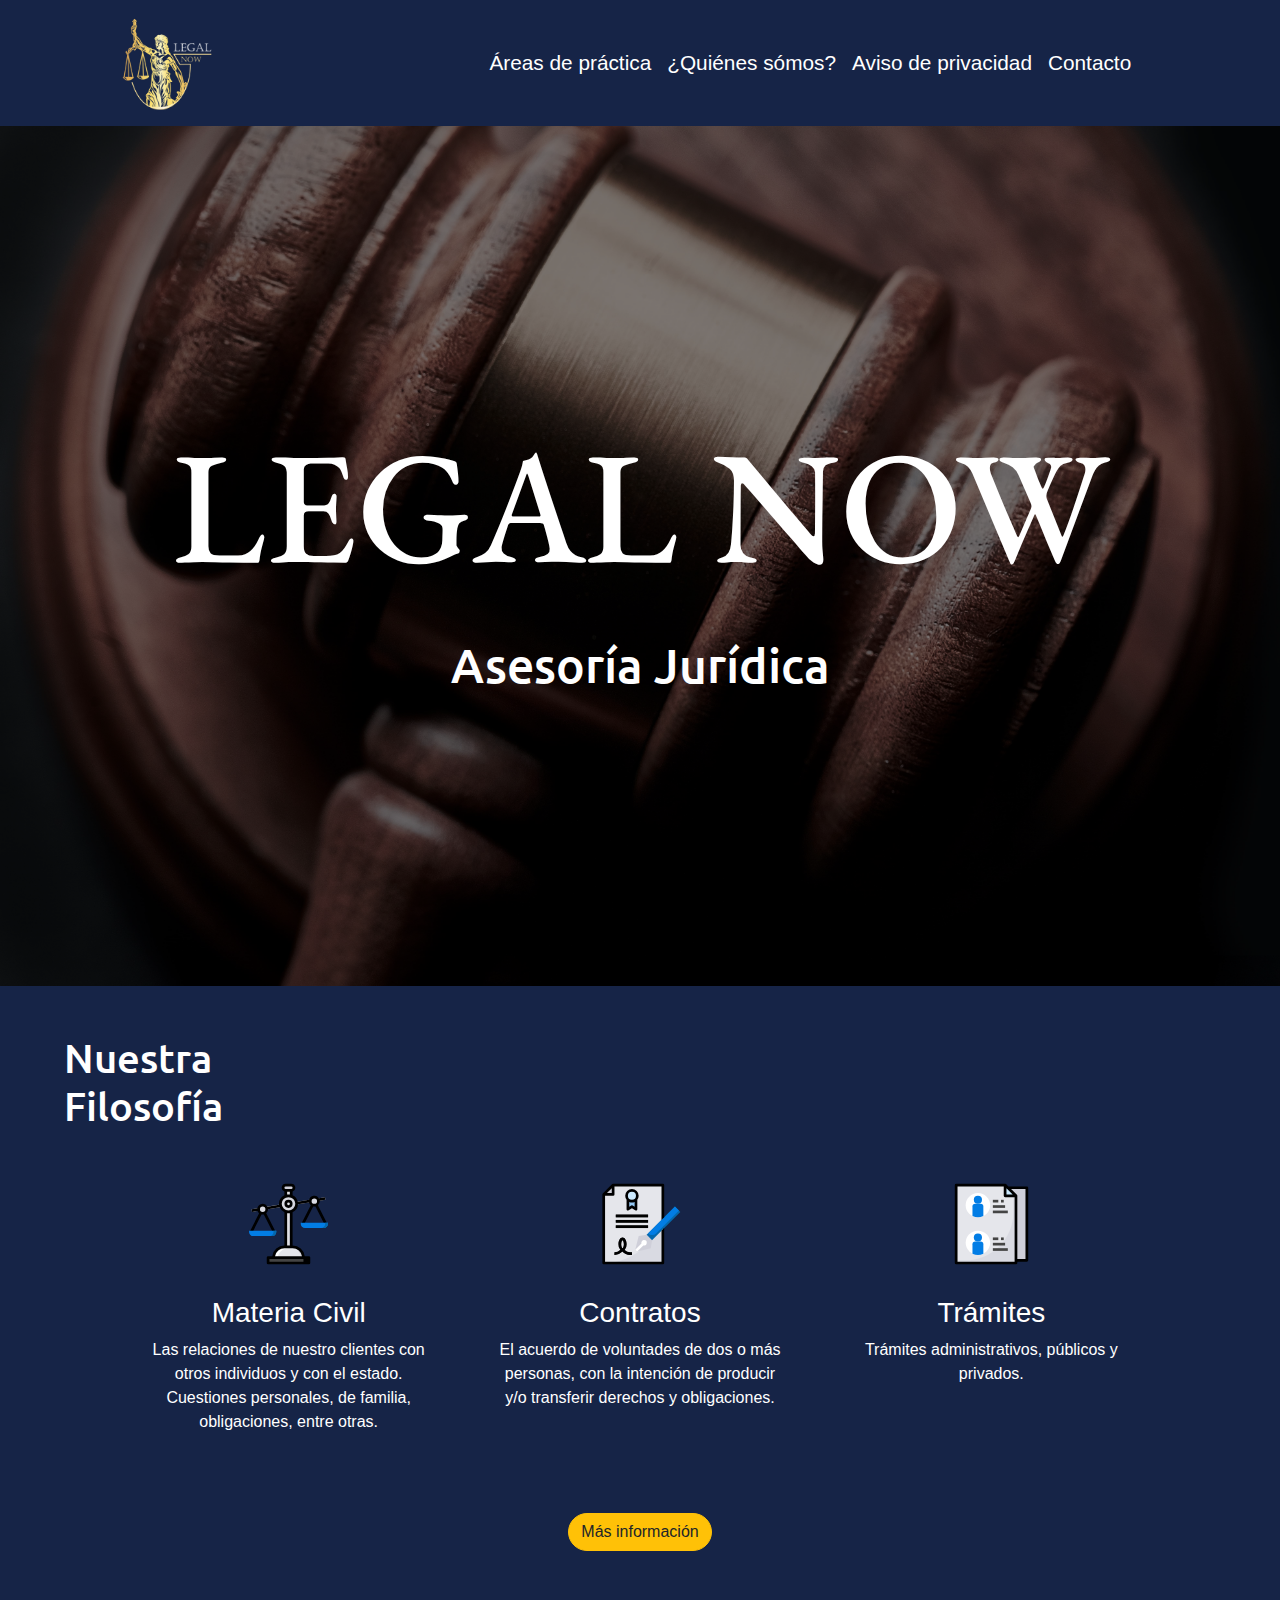
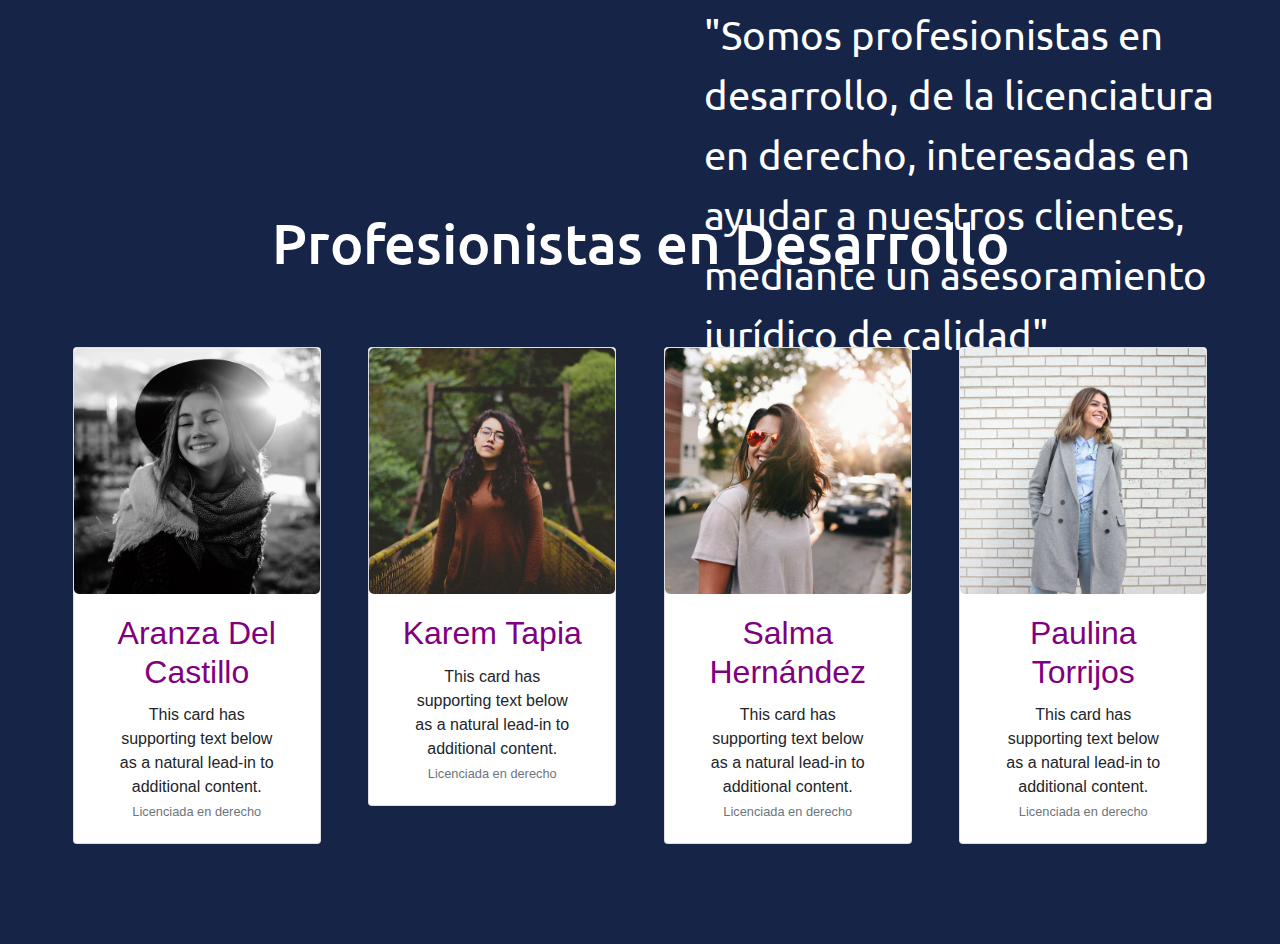
==== index.html @ 55d116f5 "Correo" ====
<!DOCTYPE html>
<html lang="es" dir="ltr">

<head>
  <meta charset="utf-8">
  <title>Legal Now</title>

  <!-- Icon -->
  <link rel="icon" href="resources/icon.ico">

  <!--Google Fonts-->
  <link href="https://fonts.googleapis.com/css2?family=EB+Garamond:wght@800&family=Ubuntu:wght@700&display=swap" rel="stylesheet">

  <!--CSS Stylesheets-->
  <link rel="stylesheet" href="https://stackpath.bootstrapcdn.com/bootstrap/4.4.1/css/bootstrap.min.css" integrity="sha384-Vkoo8x4CGsO3+Hhxv8T/Q5PaXtkKtu6ug5TOeNV6gBiFeWPGFN9MuhOf23Q9Ifjh" crossorigin="anonymous">
  <link rel="stylesheet" href="css/master.css">
  <!--link rel="stylesheet" href="css/personal.css"-->

  <!--Bootstrap Scripts-->
  <script src="https://code.jquery.com/jquery-3.4.1.slim.min.js" integrity="sha384-J6qa4849blE2+poT4WnyKhv5vZF5SrPo0iEjwBvKU7imGFAV0wwj1yYfoRSJoZ+n" crossorigin="anonymous"></script>
  <script src="https://cdn.jsdelivr.net/npm/popper.js@1.16.0/dist/umd/popper.min.js" integrity="sha384-Q6E9RHvbIyZFJoft+2mJbHaEWldlvI9IOYy5n3zV9zzTtmI3UksdQRVvoxMfooAo" crossorigin="anonymous"></script>
  <script src="https://stackpath.bootstrapcdn.com/bootstrap/4.4.1/js/bootstrap.min.js" integrity="sha384-wfSDF2E50Y2D1uUdj0O3uMBJnjuUD4Ih7YwaYd1iqfktj0Uod8GCExl3Og8ifwB6" crossorigin="anonymous"></script>
</head>

<body>
  <!-- Navbar -->
  <nav class="navbar color-blue navbar-expand-lg navbar-font">
    <a class="navbar-brand" href="index.html"><img src="resources/Logo.webp" class="navbar-logo" alt="Legal Now"></a>
    <button class="navbar-toggler" type="button" data-toggle="collapse" data-target="#navbarNav" aria-controls="navbarNav" aria-expanded="false" aria-label="Toggle navigation">
      <a class="menu-button"></a>
    </button>
    <div class="collapse navbar-collapse navbar-spacing" id="navbarNav">
      <ul class="navbar-nav ml-auto">
        <li class="nav-item">
          <a class="nav-link navbar-font navbar-space" href="#practica">Áreas de práctica</a>
        </li>
        <li class="nav-item">
          <a class="nav-link navbar-font navbar-space" href="#equipo">¿Quiénes sómos?</a>
        </li>
        <li class="nav-item">
          <a class="nav-link navbar-font navbar-space" href="#" class="space">Aviso de privacidad</a>
        </li>
        <li class="nav-item">
          <a class="nav-link navbar-font navbar-space" href="contacto.html" class="space">Contacto</a>
        </li>
      </ul>
    </div>
  </nav>

  <!-- Banner principal -->
  <div class="banner">
    <h1 class="banner-titulo">LEGAL NOW</h1>
    <h2 class="banner-subtitulo">Asesoría Jurídica</h2>
  </div>

  <!-- Nuestra Filosofía -->
  <div class="filosofia-contenedor">
    <div class="filosofia-video-container">
      <video src="resources/v1.mp4" type="video/mp4" autoplay muted loop></video>
    </div>

    <div class="filosofia-contenido">
      <h1 class="filosofia-titulo">Nuestra Filosofía</h1>
      <div class="filosofia-texto align-justify">
        <p>Nuestra misión, ante los retos de la actualidad, es brindar orientación jurídica inteligente y vanguardista, frente a situaciones legales que enfrenten nuestros clientes, de manera personalizada, eficaz y de alta calidad.</p>
        <p>Nuestro modelo apuesta por consolidarse en un despacho de abogados, capaz de brindar soluciones legales especializadas y de calidad en un mundo globalizado.</p>
      </div>
    </div>
  </div>

  <!-- Áreas de práctica -->
  <section id="practica" class="practica">

    <div class="row">
      <div class="practica-box col-lg-4 col-md-12">
        <img class="practica-img" src="resources/civil.svg" alt="">
        <h3 class="color-white practica-title">Materia Civil</h3>
        <p class="color-white practica-text">Las relaciones de nuestro clientes con otros individuos y con el estado. Cuestiones personales, de familia, obligaciones, entre otras.</p>
      </div>

      <div class="practica-box col-lg-4 col-md-12">
        <img class="practica-img" src="resources/contratos.svg" alt="">
        <h3 class="color-white practica-title">Contratos</h3>
        <p class="color-white practica-text">El acuerdo de voluntades de dos o más personas, con la intención de
          producir y/o
          transferir derechos y obligaciones.</p>
      </div>

      <div class="practica-box col-lg-4 col-md-12">
        <img class="practica-img" src="resources/tramites.svg" alt="">
        <h3 class="color-white practica-title">Trámites</h3>
        <p class="color-white practica-text">Trámites administrativos, públicos y privados.</p>
      </div>

      <div class="practica-box col-lg-12">
        <a class="btn btn-warning button" href="#" role="button">Más información</a>
      </div>
    </div>
  </section>

  <!-- frase -->
  <section id="frase">
    <div class="filosofia-contenedor">
      <div class="filosofia-video-container">
        <video src="resources/v2.mp4" type="video/mp4" autoplay muted loop></video>
      </div>

      <div class="frase-contenido">
        <div class="frase-texto ">
          <p>"Somos profesionistas en desarrollo, de la licenciatura en derecho, interesadas en ayudar a nuestros clientes, mediante un asesoramiento jurídico de calidad"</p>
        </div>
      </div>
    </div>
  </section>


  <!-- Equipo -->
  <section id="equipo" class="equipo-marco">
    <h1 class="quien-texto">Profesionistas en Desarrollo</h1>

    <div class="row">
      <div class="pricing-column col-lg-3 col-md-12">
        <div class="card">
          <img src="resources/persona1.jpg" class="equipo-foto">
          <div class="card-body">
            <h5 class="card-title texto-nombre">Aranza Del Castillo</h5>
            <p class="card-text texto-personal">This card has supporting text below as a natural lead-in to additional content.</p>
            <p class="card-text texto-personal"><small class="text-muted">Licenciada en derecho</small></p>
          </div>
        </div>
      </div>

      <div class="pricing-column col-lg-3 col-md-12">
        <div class="card">
          <img src="resources/persona2.jpg" class="equipo-foto">
          <div class="card-body">
            <h5 class="card-title texto-nombre">Karem Tapia</h5>
            <p class="card-text texto-personal">This card has supporting text below as a natural lead-in to additional
              content.</p>
            <p class="card-text texto-personal"><small class="text-muted">Licenciada en derecho</small></p>
          </div>
        </div>
      </div>

      <div class="pricing-column col-lg-3 col-md-12">
        <div class="card">
          <img src="resources/persona3.jpg" class="equipo-foto">
          <div class="card-body">
            <h5 class="card-title texto-nombre">Salma Hernández</h5>
            <p class="card-text texto-personal">This card has supporting text below as a natural lead-in to additional
              content.</p>
            <p class="card-text texto-personal"><small class="text-muted">Licenciada en derecho</small></p>
          </div>
        </div>
      </div>

      <div class="pricing-column col-lg-3 col-md-12">
        <div class="card">
          <img src="resources/persona5.jpg" class="equipo-foto">
          <div class="card-body">
            <h5 class="card-title texto-nombre">Paulina Torrijos</h5>
            <p class="card-text texto-personal">This card has supporting text below as a natural lead-in to additional
              content.</p>
            <p class="card-text texto-personal"><small class="text-muted">Licenciada en derecho</small></p>
          </div>
        </div>
      </div>
      <div class=" col-lg-2 col-sm-0"></div>
    </div>
  </section>
</body>
---- css/master.css ----
/*

Colores utilizados para el diseño de esta página

  Color principal: #162447
  Color de énfasis: #FFDD67
  Color de texto a principal: WHITE

*/
html {
  scroll-behavior: smooth;
}

body {
  background-color: #162447;
  margin: 0;
  padding: 0;
}

/* Alineación y colores */
.align-justify {
  text-align: justify;
}

.color-blue {
  background-color: #162447;
}

.color-white {
  color: WHITE;
}

/* Botón de menu para dispositivos móviles */
.menu-button {
  display: block;
  margin: 2em;
  width: 40px;
}

.menu-button:before {
  box-shadow: 0 6px 0 WHITE;
  margin-bottom: 9px;
}

.menu-button:before, .menu-button:after {
  background-color: WHITE;
  content: '';
  display: block;
  height: 4px;
}

/* Diseño para la barra de menu */
.navbar-logo {
  margin-left: 100%;
  width: 100px;
}

.navbar-spacing {
  margin-right: 10%;
}

.navbar-font {
  color: WHITE;
  font-size: 1.3rem;
}

.navbar-font:hover {
  color: #ffdd67;
  font-size: 1.3rem;
}

/* Banner */
.image {
  width: 100%;
}

.banner {
  align-items: center;
  background-image: url(../resources/bg.jpg);
  background-size: cover;
  display: flex;
  position: relative;
  flex-direction: column;
  height: 860px;
  justify-content: center;
  margin-bottom: 0.3%;
  width: 100%;
}

.banner:before {
  background-color: BLACK;
  content: "";
  height: 100%;
  opacity: 0.5;
  position: absolute;
  width: 100%;
}

.banner-titulo {
  color: WHITE;
  font-family: 'EB Garamond', serif;
  font-size: 10rem;
  text-align: center;
  z-index: 1;
}

.banner-subtitulo {
  color: WHITE;
  font-family: 'Ubuntu', sans-serif;
  font-size: 3rem;
  margin-top: 2%;
  text-align: center;
  z-index: 1;
}

/* Sección de filosofía */
.filosofia-contenedor {
  margin-top: 0.5%;
  position: relative;
}

.filosofia-video-container {
  z-index: -1;
}

.filosofia-contenedor video {
  width: 100%;
}

.filosofia-contenido {
  margin: 0 5%;
  position: absolute;
  top: 10%;
  width: 40%;
}

.filosofia-titulo {
  color: WHITE;
  font-family: 'Ubuntu', sans-serif;
  font-size: 2.5rem;
  margin: 5% 50% 2% 0;
}

.filosofia-texto {
  color: white;
  font-size: 1.5rem;
}

/* Áreas de práctica */
.practica {
  background-color: #162447;
  padding: 0 10%;
  position: relative;
  z-index: 1;
}

.practica-box {
  padding: 3%;
  text-align: center;
}

.practica-img {
  margin-bottom: 10%;
  transition: width 0.5s, height 0.5s, margin 0.5s;
  width: 30%;
}

.practica-img:hover {
  width: 40%;
}

.button {
  border-radius: 30px;
  font-size: 1rem;
}

/* Frase */
.frase-contenido {
  margin: 0 5% 0 55%;
  position: absolute;
  top: 10%;
  width: 40%;
}

.frase-texto {
  color: white;
  font-family: 'Ubuntu', sans-serif;
  font-size: 2.5rem;
}

.equipo-marco {
  margin: 5%;
}

.pricing-column {
  padding: 3% 2%;
}

.quien-texto {
  font-family: 'Ubuntu';
  text-align: center;
  font-size: 3.5rem;
  margin: 3%;
  color: WHITE;
}

.equipo-foto {
  width: 100%;
  border-radius: 5px;
}

.texto-personal {
  margin: 0 10%;
  text-align: center;
}

.texto-nombre {
  font-size: 2rem;
  text-align: center;
  color: purple;
}

.contenedor-contacto {
  margin: 10% 20%;
}

.form-group{
  color: #ffdd67;
  font-size: 1.5rem;
}

@media(max-width: 1000px) {

  /* Diseño para la barra de menu */
  .navbar-logo {
    margin-left: 50%;
    width: 200px;
  }

  .navbar-spacing {
    margin-right: 10%;
  }

  .navbar-font {
    color: WHITE;
    font-size: 2.3rem;
  }

  .navbar-space {
    margin: 2% 0 2% 0;
  }

  .navbar-font:hover {
    color: #ffdd67;
    font-size: 2.3rem;
  }

  /* Sección de filosofía */
  .filosofia-contenido {
    margin: 0 1%;
    position: absolute;
    top: 10%;
    width: 90%;
  }

  .filosofia-titulo {
    color: WHITE;
    font-family: 'Ubuntu', sans-serif;
    font-size: 2rem;
    margin: 5% 50% 2% 2%;
  }

  .filosofia-texto {
    margin-left: 5%;
    color: white;
    font-size: 1.3rem;
    width: 50%;
  }

  .practica-text {
    font-size: 3rem;
    text-align: justify;
    margin-bottom: 10%;
  }

  .practica-title {
    margin-bottom: 10%;
    font-size: 3.5rem;
    text-align: center;
  }

  .practica-img {
    width: 40%;
  }

  .practica-img {
    margin-bottom: 5% 10%;
    transition: width 0.5s, height 0.5s, margin 0.5s;
    width: 40%;
  }

  .practica-img:hover {
    width: 50%;
  }

  .button {
    border-radius: 30px;
    font-size: 4rem;
    ;
    justify-content: center;
    margin: auto;
    text-align: center;
    align-items: center;
  }

  .practica {
    background-color: #162447;
    padding: 7% 10%;
    position: relative;
    z-index: 1;
  }

  .frase-contenido {
    margin: 0 5% 0 55%;
    position: absolute;
    top: 10%;
    width: 40%;
  }

  .frase-texto {
    color: white;
    font-family: 'Ubuntu', sans-serif;
    font-size: 1.5rem;
  }

  .container .card:hover .content h2 {
    margin: 0 0 10px;
    padding: 0;
    color: WHITE;
    font-size: 40px;
  }

  .container .card:hover .content h2 span {
    color: #FFEB3B;
    font-size: 36px;
  }

  .texto-personal {
    font-size: 3rem;
    margin: 0 10%;
    text-align: center;
  }

  .texto-nombre {
    font-size: 4rem;
    text-align: center;
    color: purple;
  }

  .quien-texto {
    font-family: 'Ubuntu';
    text-align: center;
    font-size: 5rem;
    margin: 5%;
    color: WHITE;
  }
}
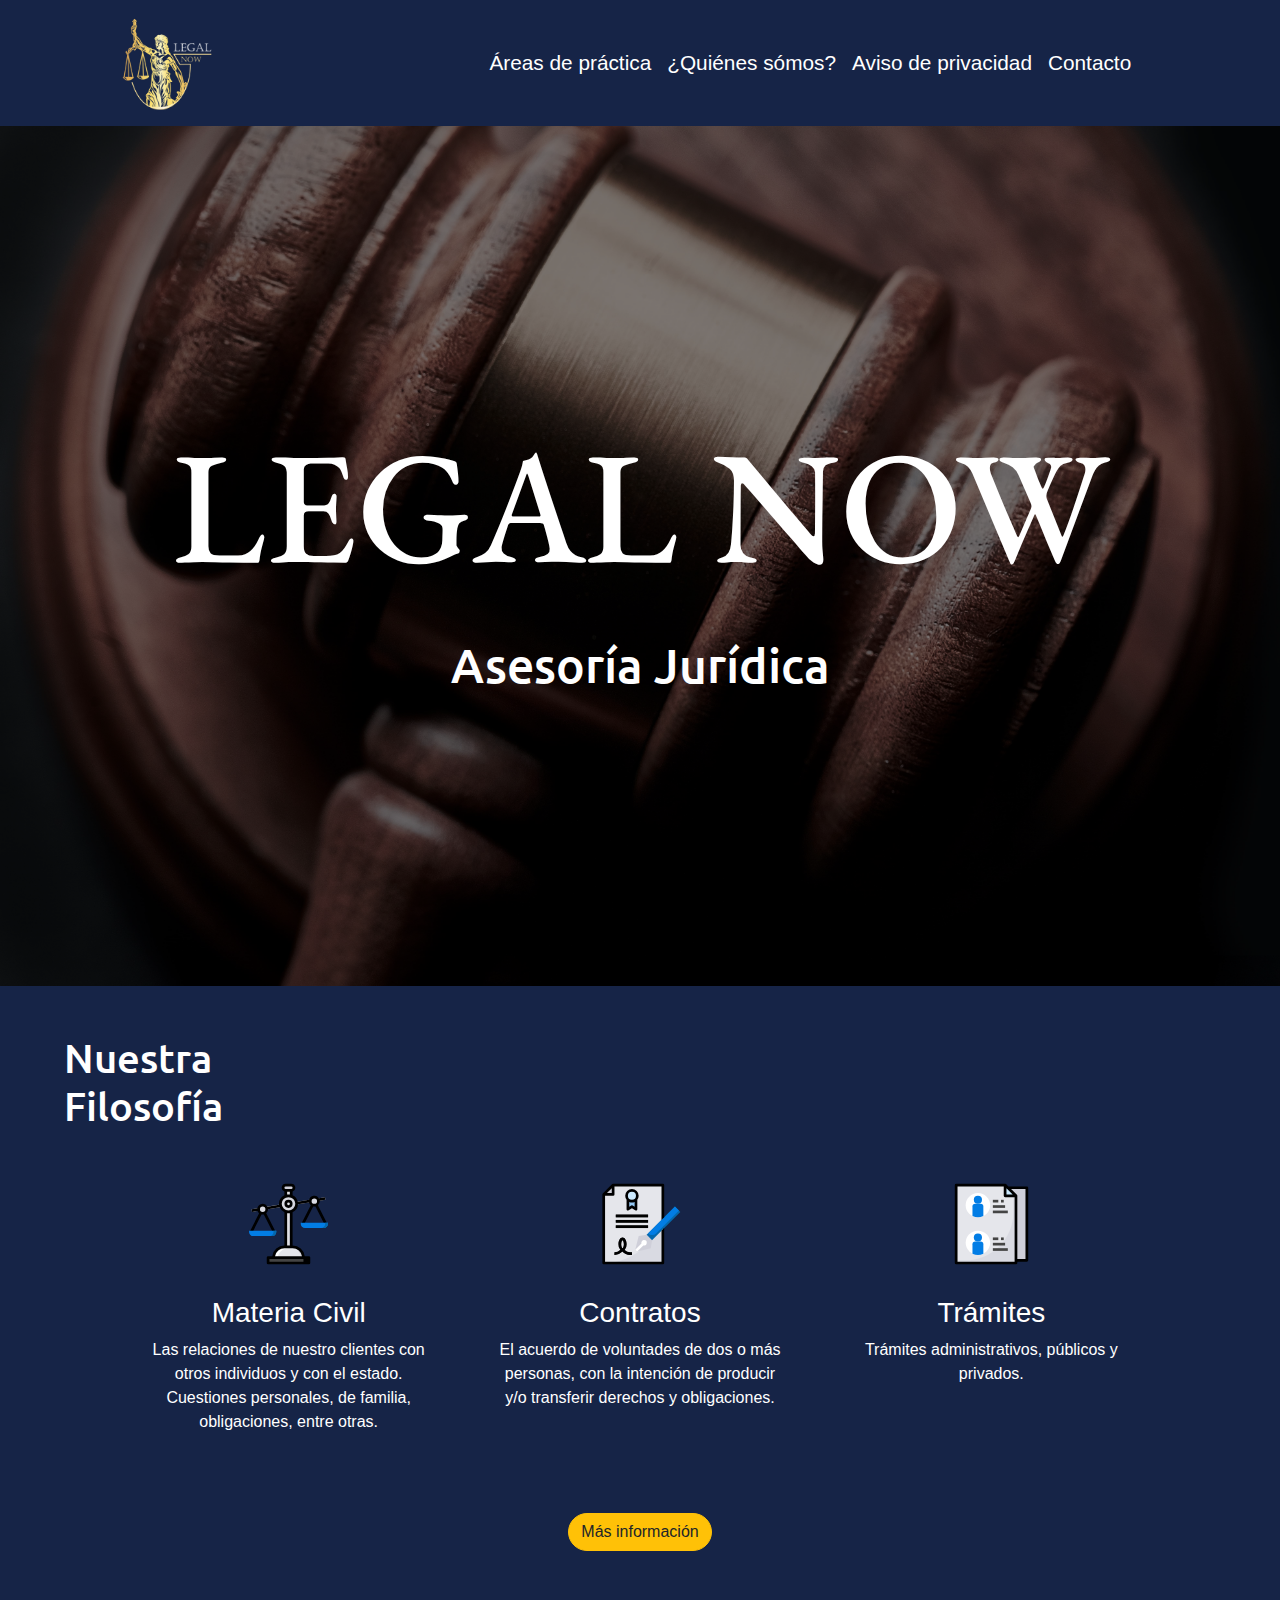
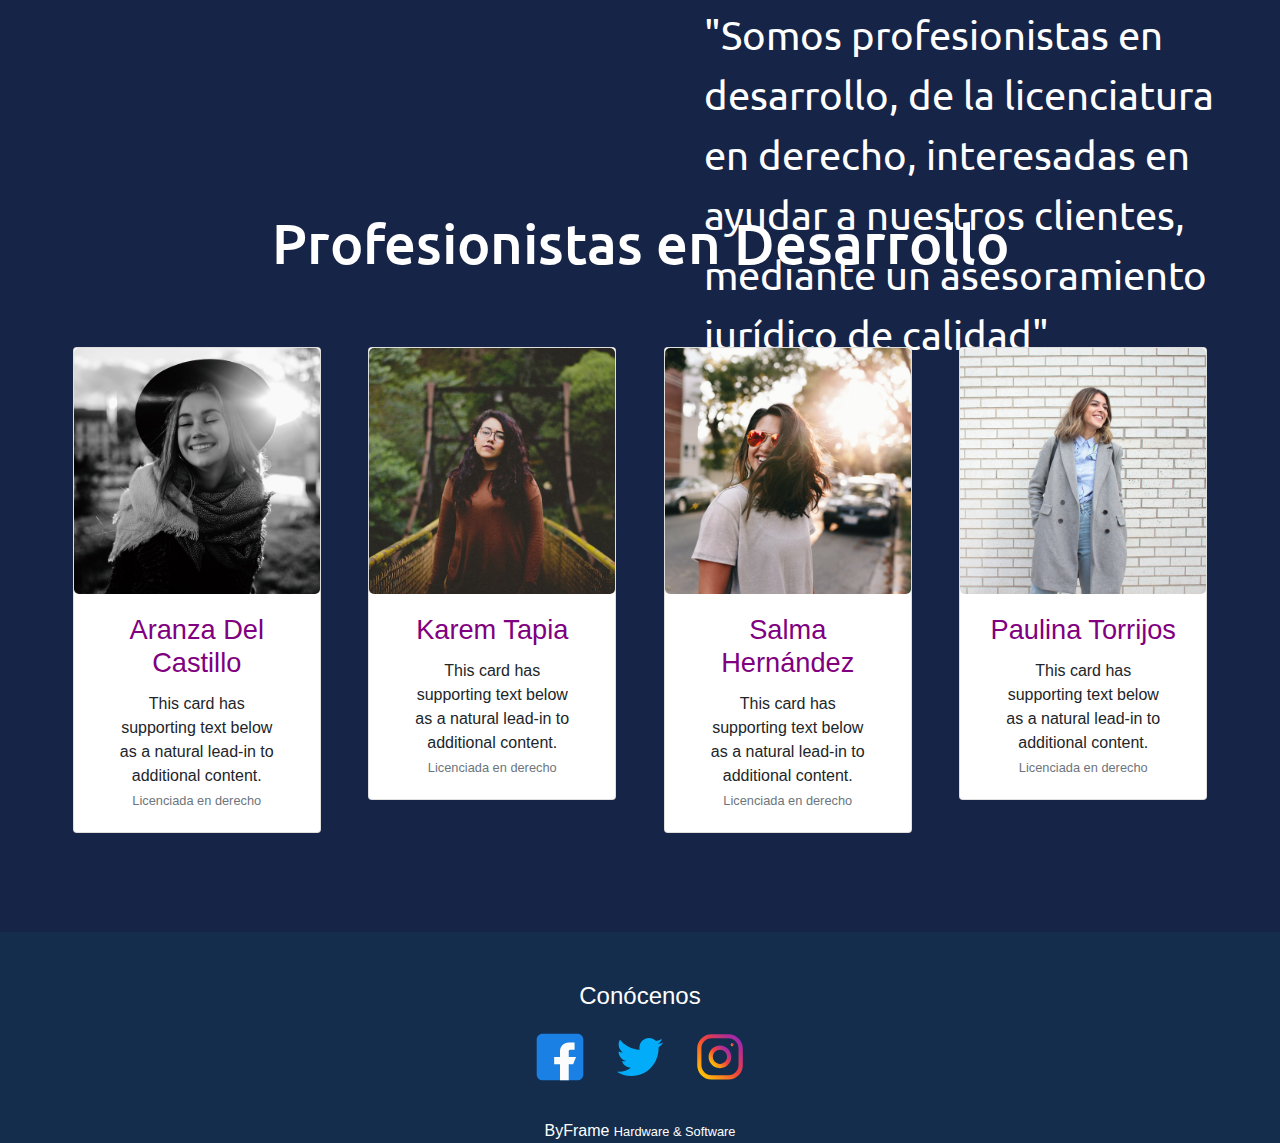
==== commit 6ff04597: "Añadir social media" ====
--- a/index.html
+++ b/index.html
@@ -168,4 +168,15 @@
       <div class=" col-lg-2 col-sm-0"></div>
     </div>
   </section>
+
+  <section class="piePagina">
+    <div class="conocenos">
+      <h4>Conócenos</h4>
+      <a href="https://www.facebook.com/legalnowMx"><img src="resources/Facebook.svg" class="img-conocenos"></a>
+      <a href=""><img src="resources/Twitter.svg" class="img-conocenos"></a>
+      <a href="https://www.instagram.com/legalnowmx/"><img src="resources/Instagram.svg" class="img-conocenos"></a>
+      <br><br>
+      <h7>ByFrame <small>Hardware & Software</small></h7>
+    </div>
+  </section>
 </body>
--- a/css/master.css
+++ b/css/master.css
@@ -215,7 +215,7 @@
 }
 
 .texto-nombre {
-  font-size: 2rem;
+  font-size: 1.7rem;
   text-align: center;
   color: purple;
 }
@@ -228,6 +228,37 @@
   color: #ffdd67;
   font-size: 1.5rem;
 }
+
+.piePagina {
+  width: 100%;
+  height: 10%;
+  background: #142d4c;
+}
+
+.piePagina h4,h7,small{
+  color: white;
+  text-align: center;
+  align-items: center;
+  justify-content: center;
+}
+
+.conocenos {
+    color: white;
+    margin:0;
+    text-align: center;
+    align-items: center;
+    justify-content: center;
+}
+
+.piePagina h4 {
+  padding: 50px 0 0 0;
+}
+
+.img-conocenos {
+  width: 50px;
+  margin: 1%;
+}
+
 
 @media(max-width: 1000px) {
 
@@ -364,4 +395,46 @@
     margin: 5%;
     color: WHITE;
   }
-}
+
+  .piePagina h4,
+  h7,
+  small {
+    color: white;
+    text-align: center;
+    align-items: center;
+    justify-content: center;
+  }
+
+  .piePagina h4 {
+    padding: 50px 0 0 0;
+    font-size: 4rem;
+  }
+
+    .piePagina h7 {
+      padding: 50px 0 0 0;
+      font-size: 2rem;
+    }
+
+  .conocenos {
+    color: white;
+    margin: 0;
+    text-align: center;
+    align-items: center;
+    justify-content: center;
+  }
+
+
+  .img-conocenos {
+    width: 100px;
+    margin: 5%;
+  }
+
+  .contenedor-contacto {
+    margin: 40% 20%;
+  }
+
+  .form-group {
+    color: #ffdd67;
+    font-size: 2.5rem;
+  }
+}
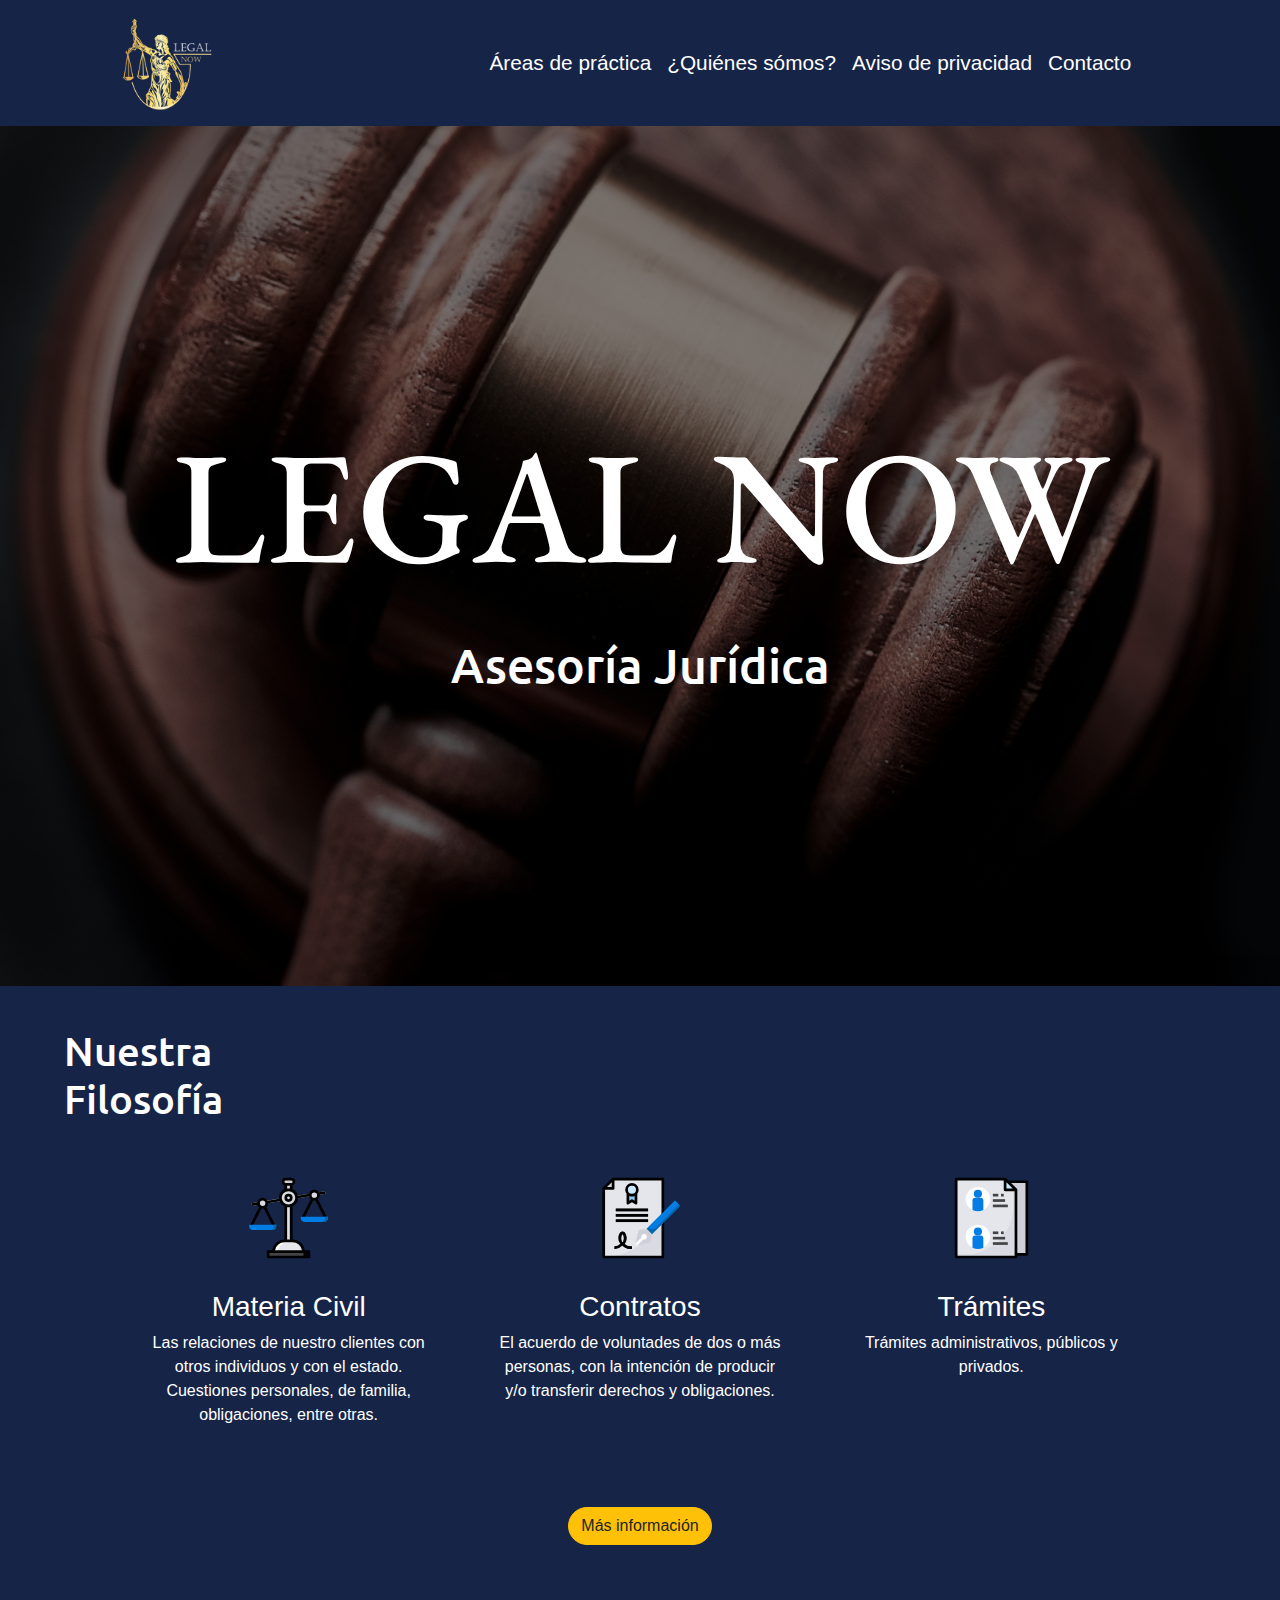
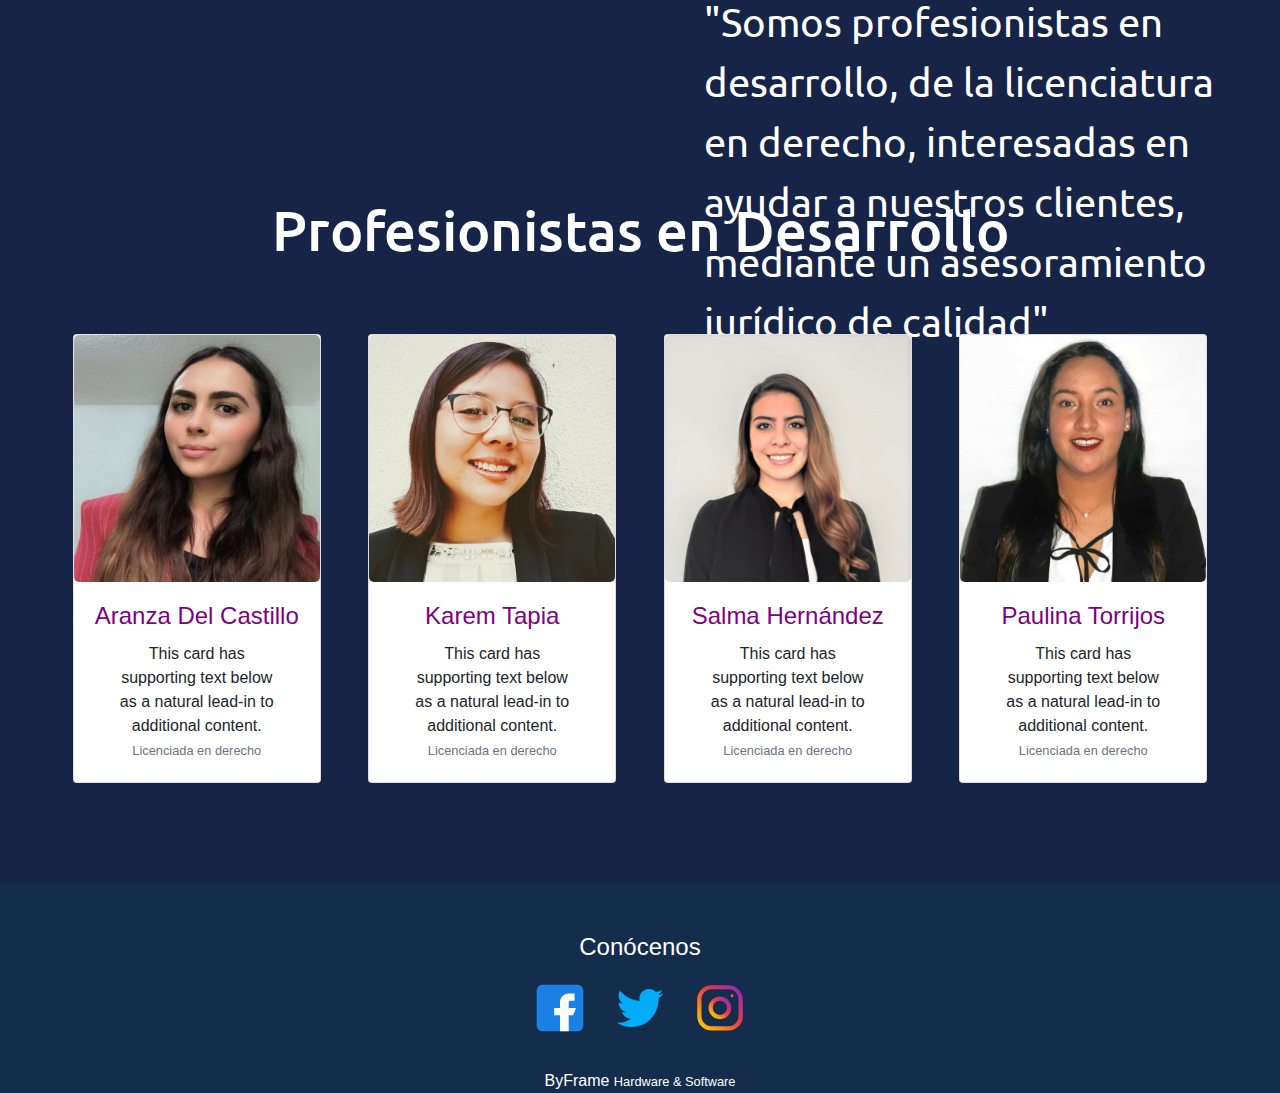
==== commit b3c470bb: "Javascript" ====
--- a/index.html
+++ b/index.html
@@ -9,24 +9,36 @@
   <link rel="icon" href="resources/icon.ico">
 
   <!--Google Fonts-->
-  <link href="https://fonts.googleapis.com/css2?family=EB+Garamond:wght@800&family=Ubuntu:wght@700&display=swap" rel="stylesheet">
+  <link href="https://fonts.googleapis.com/css2?family=EB+Garamond:wght@800&family=Ubuntu:wght@700&display=swap"
+    rel="stylesheet">
 
   <!--CSS Stylesheets-->
-  <link rel="stylesheet" href="https://stackpath.bootstrapcdn.com/bootstrap/4.4.1/css/bootstrap.min.css" integrity="sha384-Vkoo8x4CGsO3+Hhxv8T/Q5PaXtkKtu6ug5TOeNV6gBiFeWPGFN9MuhOf23Q9Ifjh" crossorigin="anonymous">
+  <link rel="stylesheet" href="https://stackpath.bootstrapcdn.com/bootstrap/4.4.1/css/bootstrap.min.css"
+    integrity="sha384-Vkoo8x4CGsO3+Hhxv8T/Q5PaXtkKtu6ug5TOeNV6gBiFeWPGFN9MuhOf23Q9Ifjh" crossorigin="anonymous">
   <link rel="stylesheet" href="css/master.css">
   <!--link rel="stylesheet" href="css/personal.css"-->
 
   <!--Bootstrap Scripts-->
-  <script src="https://code.jquery.com/jquery-3.4.1.slim.min.js" integrity="sha384-J6qa4849blE2+poT4WnyKhv5vZF5SrPo0iEjwBvKU7imGFAV0wwj1yYfoRSJoZ+n" crossorigin="anonymous"></script>
-  <script src="https://cdn.jsdelivr.net/npm/popper.js@1.16.0/dist/umd/popper.min.js" integrity="sha384-Q6E9RHvbIyZFJoft+2mJbHaEWldlvI9IOYy5n3zV9zzTtmI3UksdQRVvoxMfooAo" crossorigin="anonymous"></script>
-  <script src="https://stackpath.bootstrapcdn.com/bootstrap/4.4.1/js/bootstrap.min.js" integrity="sha384-wfSDF2E50Y2D1uUdj0O3uMBJnjuUD4Ih7YwaYd1iqfktj0Uod8GCExl3Og8ifwB6" crossorigin="anonymous"></script>
+  <script src="https://code.jquery.com/jquery-3.4.1.slim.min.js"
+    integrity="sha384-J6qa4849blE2+poT4WnyKhv5vZF5SrPo0iEjwBvKU7imGFAV0wwj1yYfoRSJoZ+n" crossorigin="anonymous">
+  </script>
+  <script src="https://cdn.jsdelivr.net/npm/popper.js@1.16.0/dist/umd/popper.min.js"
+    integrity="sha384-Q6E9RHvbIyZFJoft+2mJbHaEWldlvI9IOYy5n3zV9zzTtmI3UksdQRVvoxMfooAo" crossorigin="anonymous">
+  </script>
+  <script src="https://stackpath.bootstrapcdn.com/bootstrap/4.4.1/js/bootstrap.min.js"
+    integrity="sha384-wfSDF2E50Y2D1uUdj0O3uMBJnjuUD4Ih7YwaYd1iqfktj0Uod8GCExl3Og8ifwB6" crossorigin="anonymous">
+  </script>
+
+  <!-- JavaScript Functions -->
+  <script src="js/procesos.js"></script>
 </head>
 
 <body>
   <!-- Navbar -->
   <nav class="navbar color-blue navbar-expand-lg navbar-font">
     <a class="navbar-brand" href="index.html"><img src="resources/Logo.webp" class="navbar-logo" alt="Legal Now"></a>
-    <button class="navbar-toggler" type="button" data-toggle="collapse" data-target="#navbarNav" aria-controls="navbarNav" aria-expanded="false" aria-label="Toggle navigation">
+    <button class="navbar-toggler" type="button" data-toggle="collapse" data-target="#navbarNav"
+      aria-controls="navbarNav" aria-expanded="false" aria-label="Toggle navigation">
       <a class="menu-button"></a>
     </button>
     <div class="collapse navbar-collapse navbar-spacing" id="navbarNav">
@@ -62,8 +74,11 @@
     <div class="filosofia-contenido">
       <h1 class="filosofia-titulo">Nuestra Filosofía</h1>
       <div class="filosofia-texto align-justify">
-        <p>Nuestra misión, ante los retos de la actualidad, es brindar orientación jurídica inteligente y vanguardista, frente a situaciones legales que enfrenten nuestros clientes, de manera personalizada, eficaz y de alta calidad.</p>
-        <p>Nuestro modelo apuesta por consolidarse en un despacho de abogados, capaz de brindar soluciones legales especializadas y de calidad en un mundo globalizado.</p>
+        <p>Nuestra misión, ante los retos de la actualidad, es brindar orientación jurídica inteligente y vanguardista,
+          frente a situaciones legales que enfrenten nuestros clientes, de manera personalizada, eficaz y de alta
+          calidad.</p>
+        <p>Nuestro modelo apuesta por consolidarse en un despacho de abogados, capaz de brindar soluciones legales
+          especializadas y de calidad en un mundo globalizado.</p>
       </div>
     </div>
   </div>
@@ -75,7 +90,8 @@
       <div class="practica-box col-lg-4 col-md-12">
         <img class="practica-img" src="resources/civil.svg" alt="">
         <h3 class="color-white practica-title">Materia Civil</h3>
-        <p class="color-white practica-text">Las relaciones de nuestro clientes con otros individuos y con el estado. Cuestiones personales, de familia, obligaciones, entre otras.</p>
+        <p class="color-white practica-text">Las relaciones de nuestro clientes con otros individuos y con el estado.
+          Cuestiones personales, de familia, obligaciones, entre otras.</p>
       </div>
 
       <div class="practica-box col-lg-4 col-md-12">
@@ -92,8 +108,50 @@
         <p class="color-white practica-text">Trámites administrativos, públicos y privados.</p>
       </div>
 
+      <div class="col-lg-12 col-more" id="masInfo">
+
+        <div class="card text-white bg-dark mb-12">
+          <div class="card-header">Asesoría Legal</div>
+          <div class="card-body">
+            <div class="row">
+
+              <div class="col-4">
+                <div class="list-group" id="list-tab" role="tablist">
+                  <a class="list-group-item list-group-item-action active" id="list-home-list" data-toggle="list"
+                    href="#list-home" role="tab" aria-controls="home">Civil</a>
+                  <a class="list-group-item list-group-item-action" id="list-profile-list" data-toggle="list"
+                    href="#list-profile" role="tab" aria-controls="profile">Familiar</a>
+                  <a class="list-group-item list-group-item-action" id="list-messages-list" data-toggle="list"
+                    href="#list-messages" role="tab" aria-controls="messages">Laboral</a>
+                  <a class="list-group-item list-group-item-action id=" list-settings-list" data-toggle="list"
+                    href="#list-settings" role="tab" aria-controls="settings">Propiedad intelectual</a>
+                </div>
+              </div>
+
+              <div class="col-8">
+                <div class="tab-content" id="nav-tabContent">
+                  <div class="tab-pane fade show active" id="list-home" role="tabpanel"
+                    aria-labelledby="list-home-list">
+                    Esto es civil</div>
+                  <div class="tab-pane fade" id="list-profile" role="tabpanel" aria-labelledby="list-profile-list">Esto
+                    es familiar</div>
+                  <div class="tab-pane fade" id="list-messages" role="tabpanel" aria-labelledby="list-messages-list">
+                    Esto es Laboral
+                  </div>
+                  <div class="tab-pane fade" id="list-settings" role="tabpanel" aria-labelledby="list-settings-list">
+                    Esto es propiedad intelectual
+                  </div>
+                </div>
+              </div>
+
+            </div>
+          </div>
+        </div>
+
+      </div>
+
       <div class="practica-box col-lg-12">
-        <a class="btn btn-warning button" href="#" role="button">Más información</a>
+        <a id="button-more" class="btn btn-warning button" onclick="botonMas()" role="button">Más información</a>
       </div>
     </div>
   </section>
@@ -107,7 +165,8 @@
 
       <div class="frase-contenido">
         <div class="frase-texto ">
-          <p>"Somos profesionistas en desarrollo, de la licenciatura en derecho, interesadas en ayudar a nuestros clientes, mediante un asesoramiento jurídico de calidad"</p>
+          <p>"Somos profesionistas en desarrollo, de la licenciatura en derecho, interesadas en ayudar a nuestros
+            clientes, mediante un asesoramiento jurídico de calidad"</p>
         </div>
       </div>
     </div>
@@ -124,7 +183,8 @@
           <img src="resources/persona1.jpg" class="equipo-foto">
           <div class="card-body">
             <h5 class="card-title texto-nombre">Aranza Del Castillo</h5>
-            <p class="card-text texto-personal">This card has supporting text below as a natural lead-in to additional content.</p>
+            <p class="card-text texto-personal">This card has supporting text below as a natural lead-in to additional
+              content.</p>
             <p class="card-text texto-personal"><small class="text-muted">Licenciada en derecho</small></p>
           </div>
         </div>
@@ -156,7 +216,7 @@
 
       <div class="pricing-column col-lg-3 col-md-12">
         <div class="card">
-          <img src="resources/persona5.jpg" class="equipo-foto">
+          <img src="resources/persona4.jpg" class="equipo-foto">
           <div class="card-body">
             <h5 class="card-title texto-nombre">Paulina Torrijos</h5>
             <p class="card-text texto-personal">This card has supporting text below as a natural lead-in to additional
@@ -179,4 +239,4 @@
       <h7>ByFrame <small>Hardware & Software</small></h7>
     </div>
   </section>
-</body>
+</body>--- a/css/master.css
+++ b/css/master.css
@@ -42,7 +42,8 @@
   margin-bottom: 9px;
 }
 
-.menu-button:before, .menu-button:after {
+.menu-button:before,
+.menu-button:after {
   background-color: WHITE;
   content: '';
   display: block;
@@ -83,7 +84,6 @@
   flex-direction: column;
   height: 860px;
   justify-content: center;
-  margin-bottom: 0.3%;
   width: 100%;
 }
 
@@ -115,7 +115,6 @@
 
 /* Sección de filosofía */
 .filosofia-contenedor {
-  margin-top: 0.5%;
   position: relative;
 }
 
@@ -215,16 +214,19 @@
 }
 
 .texto-nombre {
-  font-size: 1.7rem;
+  font-size: 1.5rem;
   text-align: center;
   color: purple;
 }
 
 .contenedor-contacto {
+  background: #162447;
+  padding: 5% 10%;
   margin: 10% 20%;
-}
-
-.form-group{
+  border-radius: 40px;
+}
+
+.form-group {
   color: #ffdd67;
   font-size: 1.5rem;
 }
@@ -235,7 +237,9 @@
   background: #142d4c;
 }
 
-.piePagina h4,h7,small{
+.piePagina h4,
+h7,
+small {
   color: white;
   text-align: center;
   align-items: center;
@@ -243,11 +247,11 @@
 }
 
 .conocenos {
-    color: white;
-    margin:0;
-    text-align: center;
-    align-items: center;
-    justify-content: center;
+  color: white;
+  margin: 0;
+  text-align: center;
+  align-items: center;
+  justify-content: center;
 }
 
 .piePagina h4 {
@@ -259,6 +263,9 @@
   margin: 1%;
 }
 
+.col-more {
+  display: none;
+}
 
 @media(max-width: 1000px) {
 
@@ -410,10 +417,10 @@
     font-size: 4rem;
   }
 
-    .piePagina h7 {
-      padding: 50px 0 0 0;
-      font-size: 2rem;
-    }
+  .piePagina h7 {
+    padding: 50px 0 0 0;
+    font-size: 2rem;
+  }
 
   .conocenos {
     color: white;
@@ -437,4 +444,4 @@
     color: #ffdd67;
     font-size: 2.5rem;
   }
-}
+}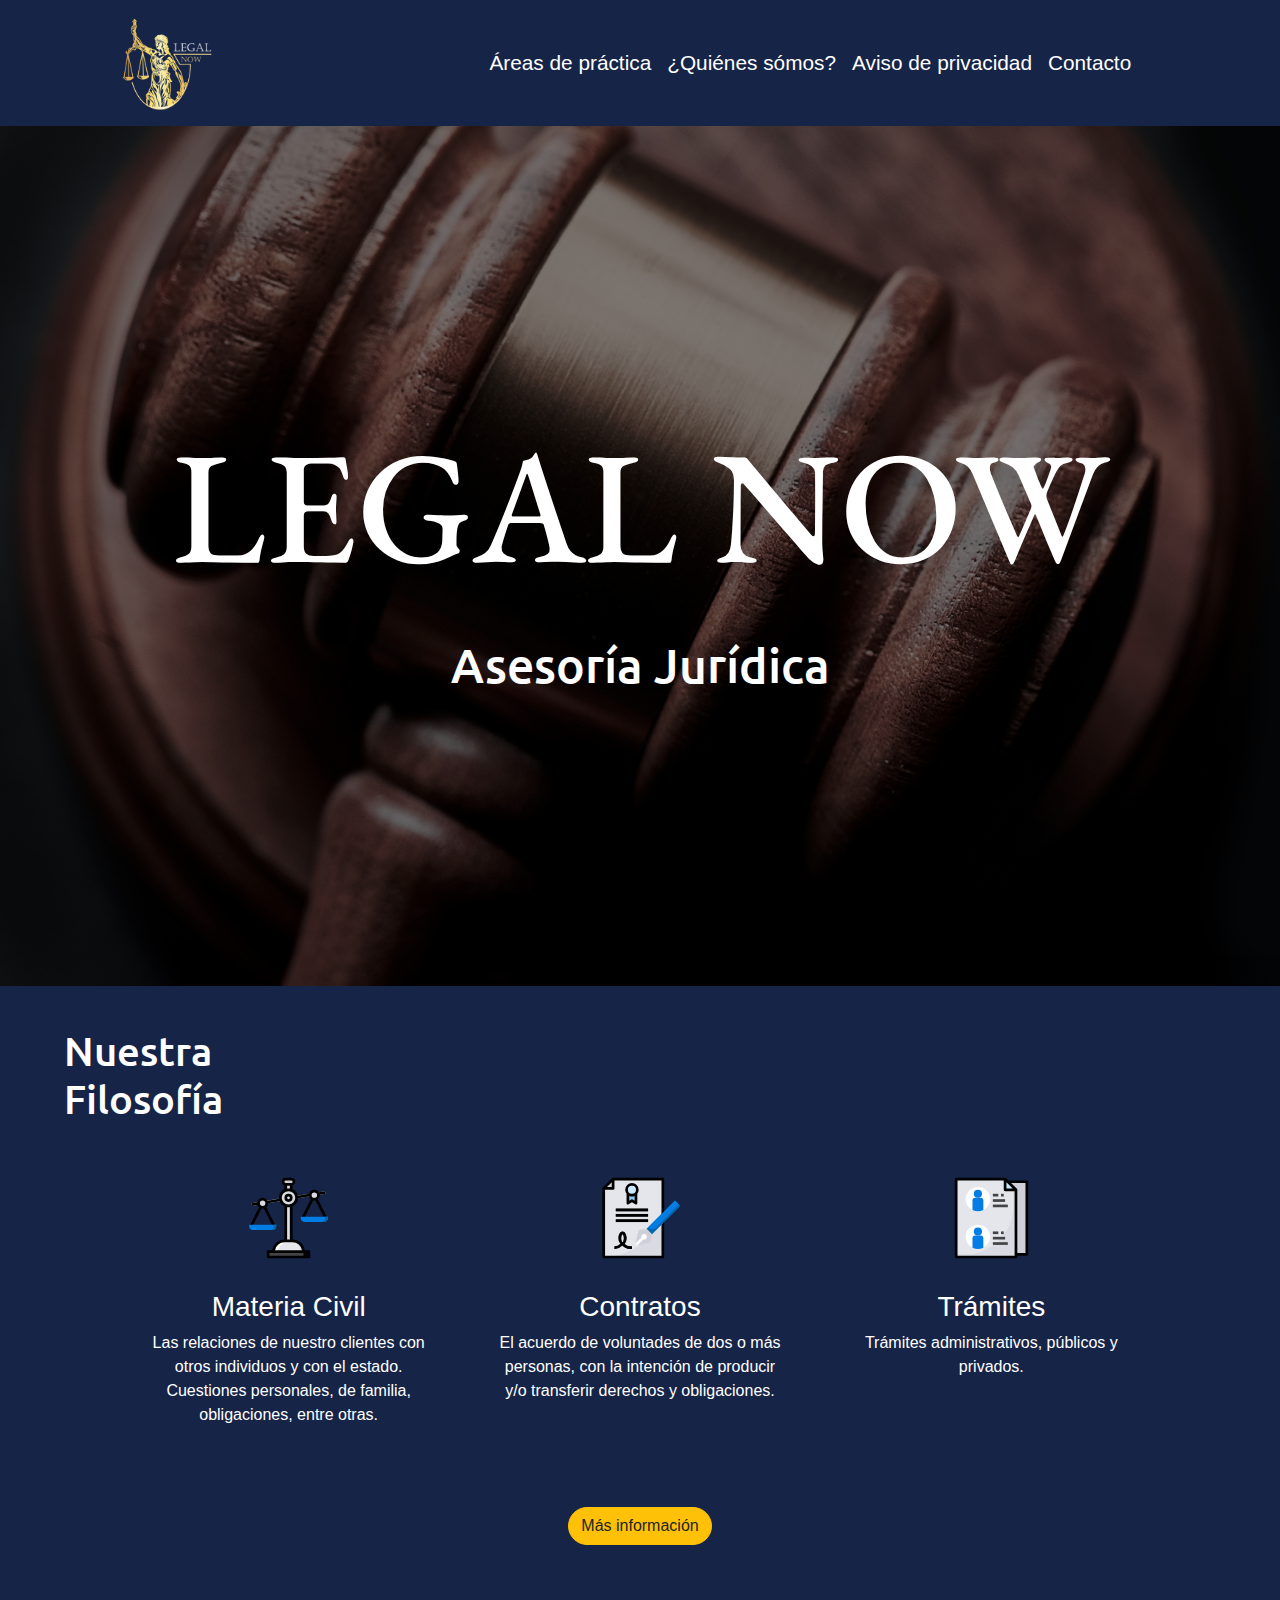
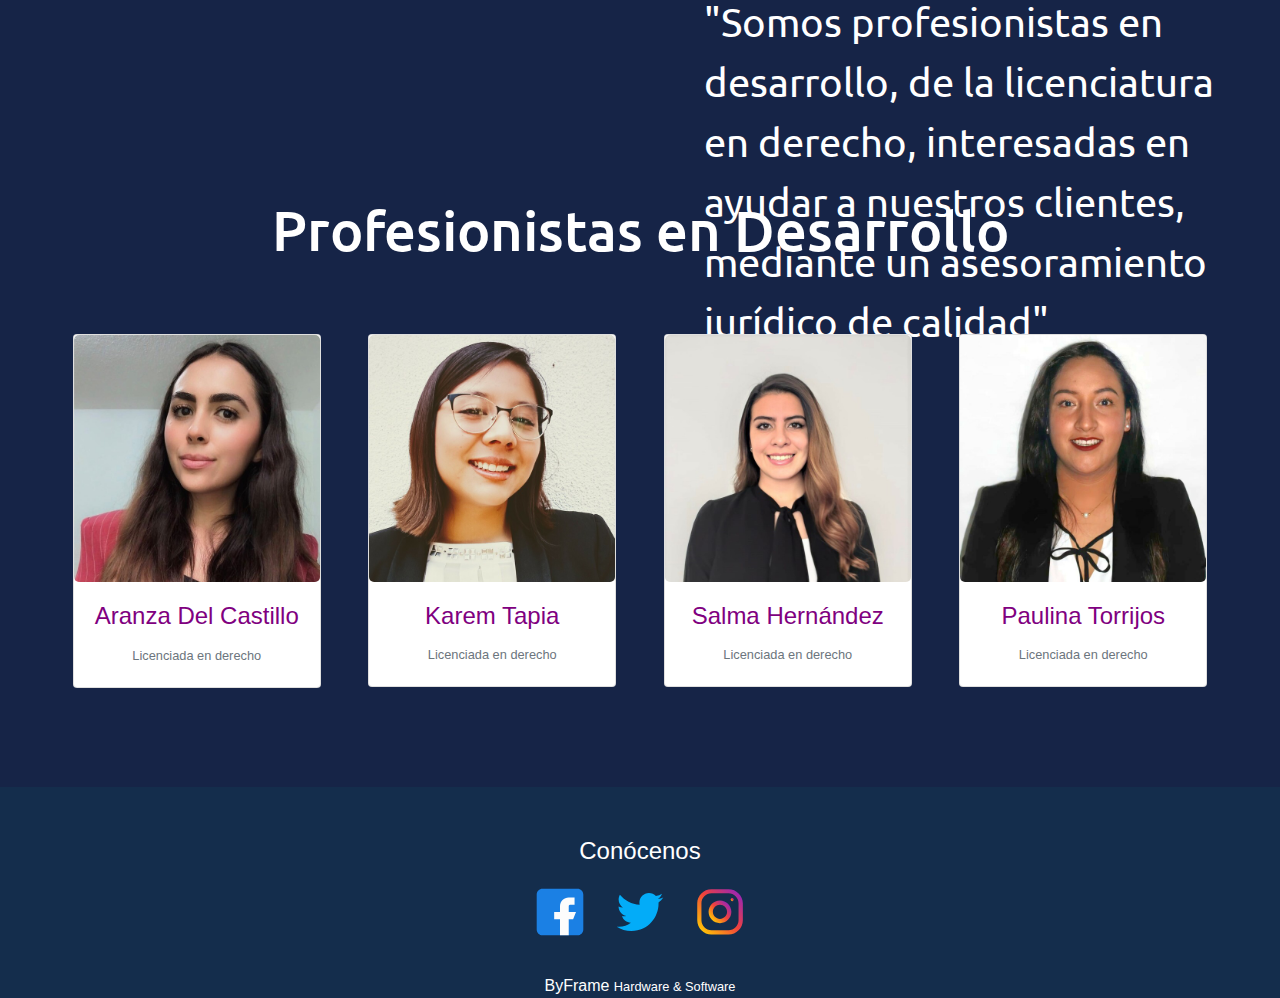
==== commit a994255e: "Acuerdo de privacidad" ====
--- a/index.html
+++ b/index.html
@@ -50,7 +50,8 @@
           <a class="nav-link navbar-font navbar-space" href="#equipo">¿Quiénes sómos?</a>
         </li>
         <li class="nav-item">
-          <a class="nav-link navbar-font navbar-space" href="#" class="space">Aviso de privacidad</a>
+          <a class="nav-link navbar-font navbar-space" href="aviso_privacidad.html" class="space">Aviso de
+            privacidad</a>
         </li>
         <li class="nav-item">
           <a class="nav-link navbar-font navbar-space" href="contacto.html" class="space">Contacto</a>
@@ -86,6 +87,7 @@
   <!-- Áreas de práctica -->
   <section id="practica" class="practica">
 
+    <!-- Columna de Materia Civil -->
     <div class="row">
       <div class="practica-box col-lg-4 col-md-12">
         <img class="practica-img" src="resources/civil.svg" alt="">
@@ -94,6 +96,7 @@
           Cuestiones personales, de familia, obligaciones, entre otras.</p>
       </div>
 
+      <!-- Columna de Contratos -->
       <div class="practica-box col-lg-4 col-md-12">
         <img class="practica-img" src="resources/contratos.svg" alt="">
         <h3 class="color-white practica-title">Contratos</h3>
@@ -102,56 +105,201 @@
           transferir derechos y obligaciones.</p>
       </div>
 
+      <!-- Columna de trámites -->
       <div class="practica-box col-lg-4 col-md-12">
         <img class="practica-img" src="resources/tramites.svg" alt="">
         <h3 class="color-white practica-title">Trámites</h3>
         <p class="color-white practica-text">Trámites administrativos, públicos y privados.</p>
       </div>
 
-      <div class="col-lg-12 col-more" id="masInfo">
-
-        <div class="card text-white bg-dark mb-12">
-          <div class="card-header">Asesoría Legal</div>
-          <div class="card-body">
-            <div class="row">
-
-              <div class="col-4">
-                <div class="list-group" id="list-tab" role="tablist">
-                  <a class="list-group-item list-group-item-action active" id="list-home-list" data-toggle="list"
-                    href="#list-home" role="tab" aria-controls="home">Civil</a>
-                  <a class="list-group-item list-group-item-action" id="list-profile-list" data-toggle="list"
-                    href="#list-profile" role="tab" aria-controls="profile">Familiar</a>
-                  <a class="list-group-item list-group-item-action" id="list-messages-list" data-toggle="list"
-                    href="#list-messages" role="tab" aria-controls="messages">Laboral</a>
-                  <a class="list-group-item list-group-item-action id=" list-settings-list" data-toggle="list"
-                    href="#list-settings" role="tab" aria-controls="settings">Propiedad intelectual</a>
+
+      <!-- Información extra de las áreas de práctica -->
+      <div id="masInfo" class="carousel slide" data-ride="carousel" style=" display: none; width: 100%;">
+        <ol class="carousel-indicators">
+          <li data-target="#masInfo" data-slide-to="0" class="active"></li>
+          <li data-target="#masInfo" data-slide-to="1"></li>
+          <li data-target="#masInfo" data-slide-to="2"></li>
+        </ol>
+        <div class="carousel-inner">
+          <div class="carousel-item active">
+            <!-- Primer frame desplegable: Materia Civil -->
+            <div class="frame-desplegable">
+              <div class="card text-white bg-dark mb-12">
+                <div class="card-header">
+                  <h3>Asesoría Legal</h3>
+                </div>
+                <div class="card-body">
+                  <div class="row">
+                    <!-- Contenido categorías -->
+                    <div class="col-4">
+                      <div class="list-group" id="list-tab" role="tablist">
+                        <a class="list-group-item list-group-item-action active" id="alCivil" data-toggle="list"
+                          href="#list-home" role="tab" aria-controls="home">Civil</a>
+                        <a class="list-group-item list-group-item-action" id="alFamiliar" data-toggle="list"
+                          href="#list-profile" role="tab" aria-controls="profile">Familiar</a>
+                        <a class="list-group-item list-group-item-action" id="alLaboral" data-toggle="list"
+                          href="#list-messages" role="tab" aria-controls="messages">Laboral</a>
+                        <a class="list-group-item list-group-item-action" id="alPropInt" data-toggle="list"
+                          href="#list-settings" role="tab" aria-controls="settings">Propiedad intelectual</a>
+                      </div>
+                    </div>
+
+                    <!-- Contenido informativo -->
+                    <div class="col-8">
+                      <div class="tab-content" id="nav-tabContent" style="font-size:1.4rem">
+                        <div class="tab-pane fade show active" id="list-home" role="tabpanel" aria-labelledby="alCivil">
+                          <ul>
+                            <li>Sucesiones</li>
+                            <li>Testamentos</li>
+                            <li>Contratos</li>
+                            <ul>
+                              <li>Arrendamiento</li>
+                              <li>Compra venta</li>
+                              <li>Usufructo</li>
+                              <li>Donación</li>
+                              <li>Comodato</li>
+                              <li>Cesión de derechos</li>
+                              <li>Prestación de servicios profesionales</li>
+                            </ul>
+                          </ul>
+                        </div>
+                        <div class="tab-pane fade" id="list-profile" role="tabpanel" aria-labelledby="alFamiliar">
+                          <ul>
+                            <li>Divorcio</li>
+                            <li>Pensión alimenticia</li>
+                            <li>Matrimonio</li>
+                            <li>Patria protestad</li>
+                          </ul>
+                        </div>
+                        <div class="tab-pane fade" id="list-messages" role="tabpanel" aria-labelledby="alLaboral">
+                          <ul>
+                            <li>Laborales</li>
+                            <li>Comisión infantil</li>
+                          </ul>
+                        </div>
+                        <div class="tab-pane fade" id="list-settings" role="tabpanel" aria-labelledby="alPropInt">
+                          <ul>
+                            <li>Protección de obras</li>
+                            <li>Registro de marcas</li>
+                          </ul>
+                        </div>
+                      </div>
+                    </div>
+                  </div>
                 </div>
               </div>
-
-              <div class="col-8">
-                <div class="tab-content" id="nav-tabContent">
-                  <div class="tab-pane fade show active" id="list-home" role="tabpanel"
-                    aria-labelledby="list-home-list">
-                    Esto es civil</div>
-                  <div class="tab-pane fade" id="list-profile" role="tabpanel" aria-labelledby="list-profile-list">Esto
-                    es familiar</div>
-                  <div class="tab-pane fade" id="list-messages" role="tabpanel" aria-labelledby="list-messages-list">
-                    Esto es Laboral
+            </div>
+
+
+          </div>
+          <div class="carousel-item">
+            <!-- Primer frame desplegable: Contratos -->
+            <div class="frame-desplegable">
+
+              <div class="card text-white bg-dark mb-12">
+                <div class="card-header">
+                  <h3>Negociación de contratos</h3>
+                </div>
+                <div class="card-body">
+                  <div class="row">
+                    <!-- Contenido categorías -->
+                    <div class="col-4">
+                      <div class="list-group" id="list-tab" role="tablist">
+                        <a class="list-group-item list-group-item-action active" id="list-home-list" data-toggle="list"
+                          href="#list-home" role="tab" aria-controls="home">Pago</a>
+                        <a class="list-group-item list-group-item-action" id="list-profile-list" data-toggle="list"
+                          href="#list-profile" role="tab" aria-controls="profile">Familiar</a>
+                      </div>
+                    </div>
+
+                    <!-- Contenido informativo -->
+                    <div class="col-8">
+                      <div class="tab-content" id="nav-tabContent" style="font-size:1.4rem">
+                        <div class="tab-pane fade show active" id="list-home" role="tabpanel"
+                          aria-labelledby="list-home-list">
+                          Esto es civil</div>
+                        <div class="tab-pane fade" id="list-profile" role="tabpanel"
+                          aria-labelledby="list-profile-list">
+                          Esto
+                          es familiar</div>
+                        <div class="tab-pane fade" id="list-messages" role="tabpanel"
+                          aria-labelledby="list-messages-list">
+                          Esto es Laboral
+                        </div>
+                        <div class="tab-pane fade" id="list-settings" role="tabpanel"
+                          aria-labelledby="list-settings-list">
+                          Esto es propiedad intelectual
+                        </div>
+                      </div>
+                    </div>
                   </div>
-                  <div class="tab-pane fade" id="list-settings" role="tabpanel" aria-labelledby="list-settings-list">
-                    Esto es propiedad intelectual
+                </div>
+              </div>
+            </div>
+          </div>
+
+          <div class="carousel-item">
+            <!-- Primer frame desplegable: Trámites -->
+            <div class="frame-desplegable">
+
+              <div class="card text-white bg-dark mb-12">
+                <div class="card-header">
+                  <h3>Constitución de sociedades mercantiles/civiles</h3>
+                </div>
+                <div class="card-body">
+                  <div class="row">
+                    <!-- Contenido categorías -->
+                    <div class="col-4">
+                      <div class="list-group" id="list-tab" role="tablist">
+                        <a class="list-group-item list-group-item-action active" id="list-home-list" data-toggle="list"
+                          href="#list-home" role="tab" aria-controls="home">Civil</a>
+                        <a class="list-group-item list-group-item-action" id="list-profile-list" data-toggle="list"
+                          href="#list-profile" role="tab" aria-controls="profile">Familiar</a>
+
+                      </div>
+                    </div>
+
+                    <!-- Contenido informativo -->
+                    <div class="col-8">
+                      <div class="tab-content" id="nav-tabContent" style="font-size:1.4rem">
+                        <div class="tab-pane fade show active" id="list-home" role="tabpanel"
+                          aria-labelledby="list-home-list">
+                          Esto es civil</div>
+                        <div class="tab-pane fade" id="list-profile" role="tabpanel"
+                          aria-labelledby="list-profile-list">
+                          Esto
+                          es familiar</div>
+                        <div class="tab-pane fade" id="list-messages" role="tabpanel"
+                          aria-labelledby="list-messages-list">
+                          Esto es Laboral
+                        </div>
+                        <div class="tab-pane fade" id="list-settings" role="tabpanel"
+                          aria-labelledby="list-settings-list">
+                          Esto es propiedad intelectual
+                        </div>
+                      </div>
+                    </div>
                   </div>
                 </div>
               </div>
-
             </div>
           </div>
         </div>
-
-      </div>
-
+        <a class="carousel-control-prev" href="#masInfo" role="button" data-slide="prev">
+          <span class="carousel-control-prev-icon" aria-hidden="true"></span>
+          <span class="sr-only">Previous</span>
+        </a>
+        <a class="carousel-control-next" href="#masInfo" role="button" data-slide="next">
+          <span class="carousel-control-next-icon" aria-hidden="true"></span>
+          <span class="sr-only">Next</span>
+        </a>
+      </div>
+
+
+      <!-- Botón para ocultar carousel -->
       <div class="practica-box col-lg-12">
-        <a id="button-more" class="btn btn-warning button" onclick="botonMas()" role="button">Más información</a>
+        <input id="button-more" class="btn btn-warning button" onclick="botonMas()" type="button"
+          value="Más información">
       </div>
     </div>
   </section>
@@ -183,8 +331,6 @@
           <img src="resources/persona1.jpg" class="equipo-foto">
           <div class="card-body">
             <h5 class="card-title texto-nombre">Aranza Del Castillo</h5>
-            <p class="card-text texto-personal">This card has supporting text below as a natural lead-in to additional
-              content.</p>
             <p class="card-text texto-personal"><small class="text-muted">Licenciada en derecho</small></p>
           </div>
         </div>
@@ -195,8 +341,6 @@
           <img src="resources/persona2.jpg" class="equipo-foto">
           <div class="card-body">
             <h5 class="card-title texto-nombre">Karem Tapia</h5>
-            <p class="card-text texto-personal">This card has supporting text below as a natural lead-in to additional
-              content.</p>
             <p class="card-text texto-personal"><small class="text-muted">Licenciada en derecho</small></p>
           </div>
         </div>
@@ -207,8 +351,6 @@
           <img src="resources/persona3.jpg" class="equipo-foto">
           <div class="card-body">
             <h5 class="card-title texto-nombre">Salma Hernández</h5>
-            <p class="card-text texto-personal">This card has supporting text below as a natural lead-in to additional
-              content.</p>
             <p class="card-text texto-personal"><small class="text-muted">Licenciada en derecho</small></p>
           </div>
         </div>
@@ -219,8 +361,6 @@
           <img src="resources/persona4.jpg" class="equipo-foto">
           <div class="card-body">
             <h5 class="card-title texto-nombre">Paulina Torrijos</h5>
-            <p class="card-text texto-personal">This card has supporting text below as a natural lead-in to additional
-              content.</p>
             <p class="card-text texto-personal"><small class="text-muted">Licenciada en derecho</small></p>
           </div>
         </div>
--- a/css/master.css
+++ b/css/master.css
@@ -173,6 +173,11 @@
   font-size: 1rem;
 }
 
+.frame-desplegable {
+  width: 100%;
+  padding: 50px 200px
+}
+
 /* Frase */
 .frase-contenido {
   margin: 0 5% 0 55%;
@@ -444,4 +449,10 @@
     color: #ffdd67;
     font-size: 2.5rem;
   }
+
+  .frame-desplegable {
+    font-size: 30px;
+    width: 100%;
+    padding: 50px 80px
+  }
 }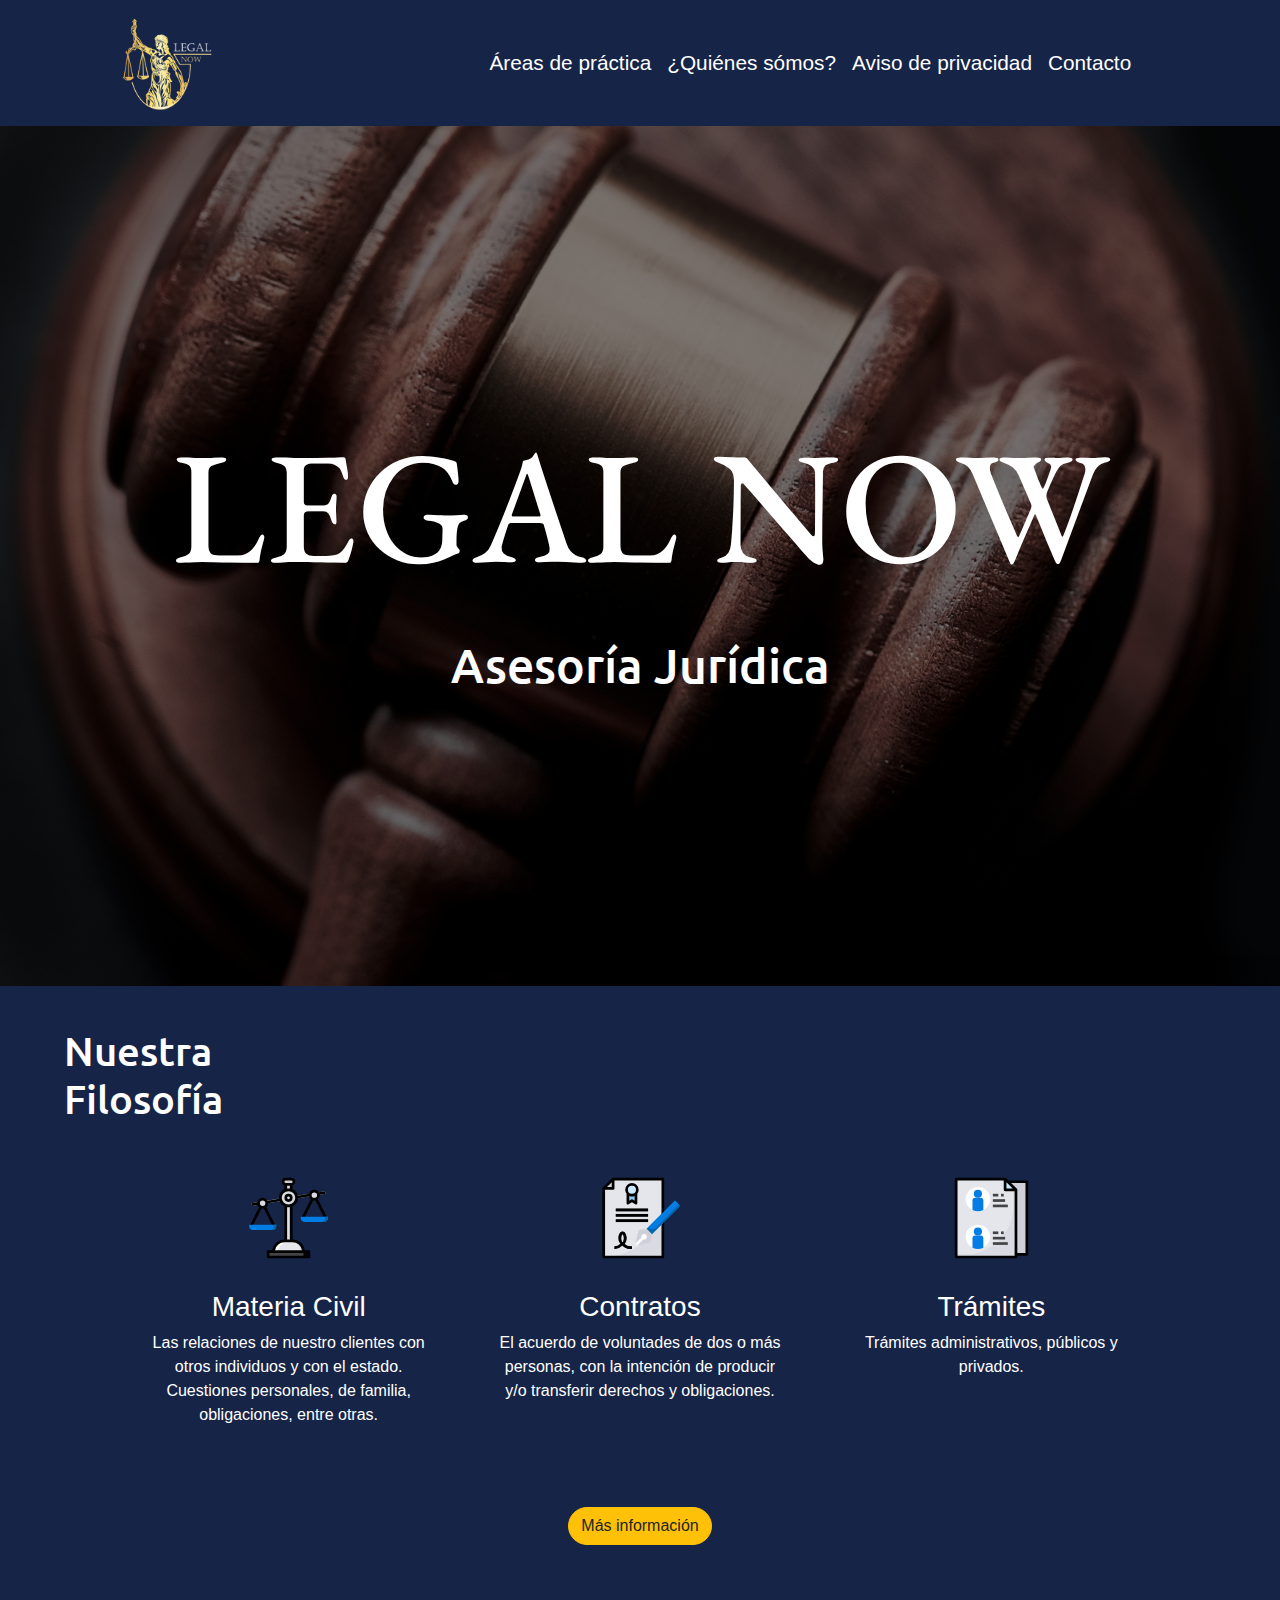
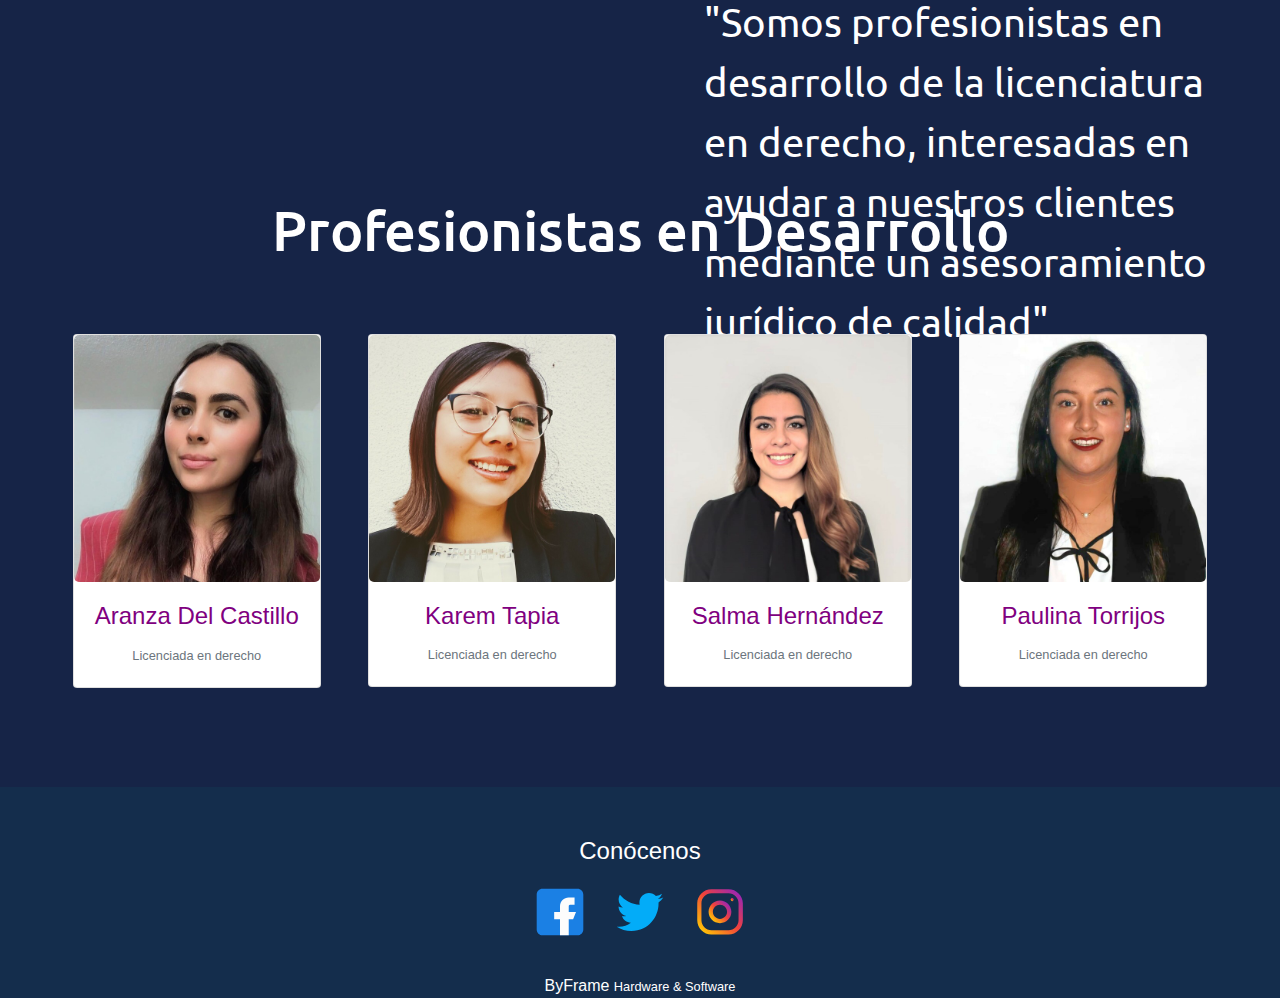
==== commit cd4d9415: "Frase sin comas" ====
--- a/index.html
+++ b/index.html
@@ -313,8 +313,8 @@
 
       <div class="frase-contenido">
         <div class="frase-texto ">
-          <p>"Somos profesionistas en desarrollo, de la licenciatura en derecho, interesadas en ayudar a nuestros
-            clientes, mediante un asesoramiento jurídico de calidad"</p>
+          <p>"Somos profesionistas en desarrollo de la licenciatura en derecho, interesadas en ayudar a nuestros
+            clientes mediante un asesoramiento jurídico de calidad"</p>
         </div>
       </div>
     </div>
